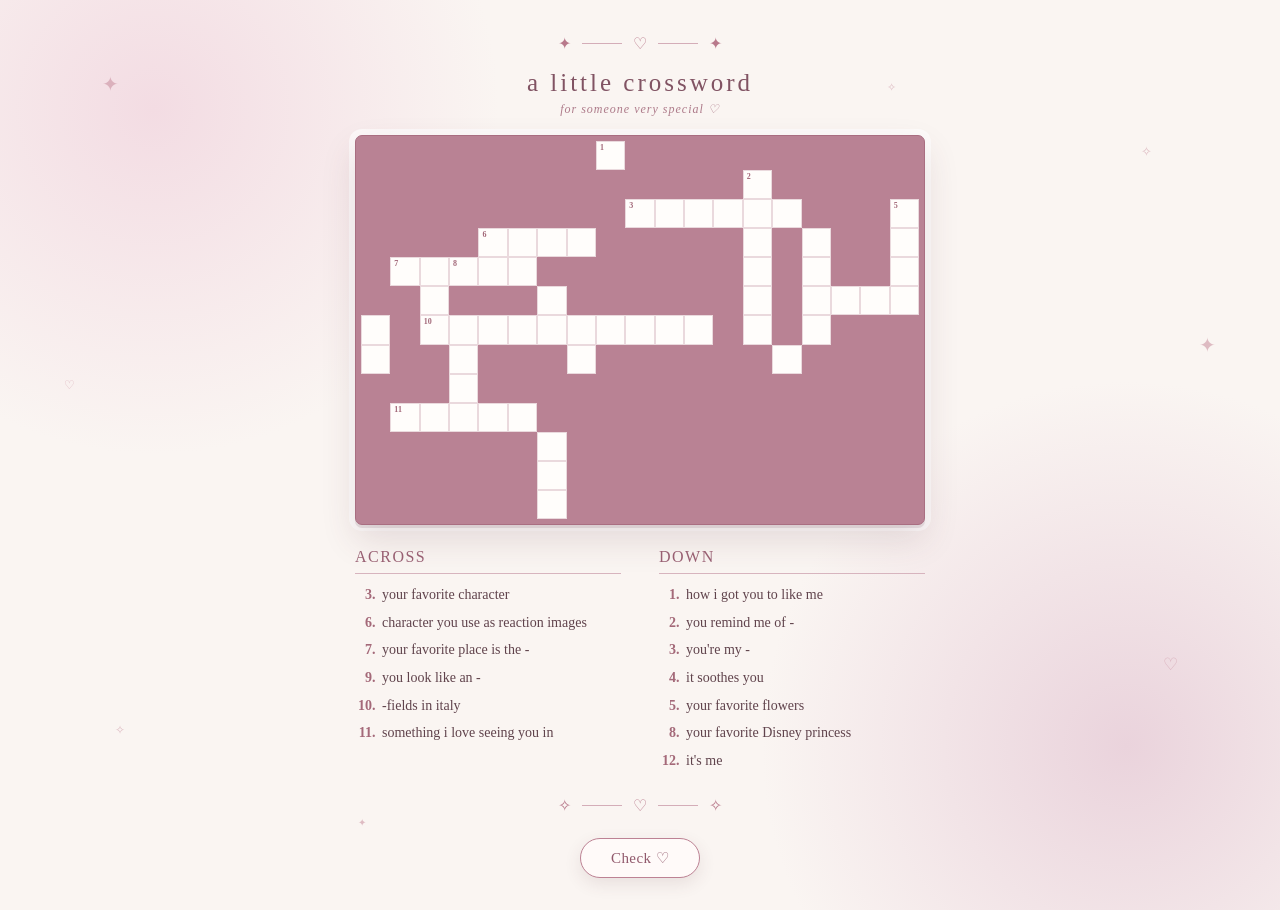
==== index.html @ d28ecf26 "Refactor crossword grid and cell styles Updated crossword grid layout and cell dimensions for respon" ====
<!DOCTYPE html>
<html lang="en">
<head>
    <meta charset="UTF-8">
    <meta name="viewport" content="width=device-width, initial-scale=1.0">

    <title>Crossword ♡</title>

    <style>
        * {
            box-sizing: border-box;
            -webkit-tap-highlight-color: transparent;
        }

        html, body {
            margin: 0;
            min-height: 100%;
        }

        body {
            min-height: 100vh;
            overflow-x: hidden;
            background:
                radial-gradient(circle at 12% 12%, #f3dce3 0, transparent 25%),
                radial-gradient(circle at 88% 82%, #ead3dc 0, transparent 27%),
                #faf5f2;
            color: #60434c;
            font-family: Georgia, "Times New Roman", serif;
        }

        main {
            min-height: 100vh;
            padding: 32px 12px;
            display: flex;
            flex-direction: column;
            align-items: center;
            justify-content: center;
        }

        .title {
            margin-bottom: 5px;
            color: #815363;
            font-size: 25px;
            font-weight: normal;
            letter-spacing: 3px;
            text-transform: lowercase;
        }

        .subtitle {
            margin: 0 0 18px;
            color: #ad7a89;
            font-size: 12px;
            font-style: italic;
            letter-spacing: 1px;
        }

        .ornament {
            display: flex;
            align-items: center;
            justify-content: center;
            gap: 11px;
            height: 22px;
            margin-bottom: 15px;
            color: #b8798b;
        }

        .ornament.bottom {
            margin: 17px 0 0;
        }

        .ornament span {
            font-size: 16px;
        }

        .ornament i {
            width: 40px;
            height: 1px;
            background: #d4adb8;
        }

        /* CROSSWORD */

        #crossword {
            display: grid;
            width: 570px;
            height: 390px;
            padding: 5px;

            background: #b98294;
            border: 1px solid #a96e81;
            border-radius: 7px;

            box-shadow:
                0 3px 0 rgba(91, 52, 65, .12),
                0 15px 35px rgba(91, 52, 65, .14),
                0 0 0 6px rgba(255,255,255,.65);

            overflow: hidden;
        }

        .cell {
            position: relative;
            width: 100%;
            height: 100%;

            background: #fffdfb;
            border: 1px solid #ead9dd;

            transition: background .15s ease;
        }

        .cell:hover {
            background: #fff8fa;
        }

        .blocked {
            width: 100%;
            height: 100%;
            background: #b98294;
        }

        .cell .number {
            position: absolute;
            top: 2px;
            left: 3px;

            color: #a26778;
            font-size: 8px;
            line-height: 1;
            font-weight: bold;

            pointer-events: none;
        }

        .cell input {
            width: 100%;
            height: 100%;

            padding: 3px 1px 0;

            border: 0;
            outline: 0;
            background: transparent;

            text-align: center;

            color: #63434d;
            caret-color: #ae7183;

            font-family: Georgia, "Times New Roman", serif;
            font-size: 17px;
            font-weight: bold;
        }

        .cell input:focus {
            background: #f9e5ea;
            box-shadow: inset 0 0 0 2px #d29aaa;
        }

        .cell.correct {
            background: #e9f1e5;
            border-color: #c8d8c1;
        }

        .cell.wrong {
            background: #f8dfe4;
            border-color: #dfaab8;
        }

        /* CLUES */

        .clues-container {
            display: flex;
            gap: 38px;

            margin-top: 23px;

            width: 100%;
            max-width: 570px;

            color: #60434c;
        }

        .clues-column {
            flex: 1;
            min-width: 0;
        }

        .clues-column h3 {
            margin: 0 0 10px;
            padding-bottom: 7px;

            border-bottom: 1px solid #d7b4be;

            color: #985f72;

            font-size: 16px;
            font-weight: normal;
            letter-spacing: 1.5px;
            text-transform: uppercase;
        }

        .clues-column ol {
            margin: 0;
            padding-left: 24px;

            font-size: 14px;
            line-height: 1.55;
        }

        .clues-column li {
            margin-bottom: 6px;
            padding-left: 3px;
        }

        .clues-column li::marker {
            color: #a46979;
            font-weight: bold;
        }

        /* BUTTON */

        #check {
            margin-top: 21px;
            padding: 10px 30px;

            border: 1px solid #bd8294;
            border-radius: 100px;

            background: #fffaf9;

            color: #91596c;

            font-family: Georgia, "Times New Roman", serif;
            font-size: 15px;
            letter-spacing: .4px;

            box-shadow: 0 6px 17px rgba(91, 52, 65, .11);

            cursor: pointer;

            transition: .2s ease;
        }

        #check:hover {
            background: #f9e9ed;
            transform: translateY(-1px);
        }

        #check:active {
            transform: scale(.96);
        }

        /* DECORATIONS */

        .decorations {
            position: fixed;
            inset: 0;
            z-index: 0;
            pointer-events: none;
        }

        .decorations span {
            position: absolute;
            color: #c78b9c;
            opacity: .55;
            animation: float 5s ease-in-out infinite;
        }

        .decorations span:nth-child(1) { top: 8%; left: 8%; font-size: 20px; }
        .decorations span:nth-child(2) { top: 16%; right: 10%; font-size: 13px; }
        .decorations span:nth-child(3) { top: 42%; left: 5%; font-size: 12px; }
        .decorations span:nth-child(4) { top: 37%; right: 5%; font-size: 20px; }
        .decorations span:nth-child(5) { bottom: 18%; left: 9%; font-size: 12px; }
        .decorations span:nth-child(6) { bottom: 25%; right: 8%; font-size: 17px; }
        .decorations span:nth-child(7) { bottom: 8%; left: 28%; font-size: 10px; }
        .decorations span:nth-child(8) { top: 9%; right: 30%; font-size: 11px; }

        .solved #crossword {
            animation: solved .8s ease;
        }

        @keyframes float {
            0%, 100% { transform: translateY(0) rotate(0); }
            50% { transform: translateY(-7px) rotate(7deg); }
        }

        @keyframes solved {
            0% { transform: scale(1); }
            45% { transform: scale(1.035); }
            100% { transform: scale(1); }
        }

        /* MOBILE */

        @media (max-width: 600px) {
            main {
                padding: 18px 5px;
            }

            .title {
                font-size: 21px;
                letter-spacing: 2px;
            }

            .ornament i {
                width: 27px;
            }

            #crossword {
                width: 95vw;
                height: 65vw;
                padding: 3px;
                border-radius: 6px;
            }

            .cell input {
                font-size: 3.2vw;
                padding: 0;
            }

            .cell .number {
                top: 1px;
                left: 2px;
                font-size: 1.7vw;
            }

            .clues-container {
                gap: 16px;
                margin-top: 18px;
                max-width: 95vw;
            }

            .clues-column h3 {
                font-size: 13px;
            }

            .clues-column ol {
                padding-left: 20px;
                font-size: 12px;
                line-height: 1.5;
            }

            .clues-column li {
                margin-bottom: 5px;
            }

            #check {
                margin-top: 17px;
                padding: 9px 26px;
                font-size: 14px;
            }
        }
    </style>
</head>

<body>

    <div class="decorations">
        <span>✦</span>
        <span>✧</span>
        <span>♡</span>
        <span>✦</span>
        <span>✧</span>
        <span>♡</span>
        <span>✦</span>
        <span>✧</span>
    </div>

    <main>

        <div class="ornament">
            <span>✦</span>
            <i></i>
            <span>♡</span>
            <i></i>
            <span>✦</span>
        </div>

        <div class="title">a little crossword</div>
        <div class="subtitle">for someone very special ♡</div>

        <div id="crossword"></div>

        <div class="clues-container">

            <div class="clues-column">
                <h3>Across</h3>

                <ol>
                    <li value="3">your favorite character</li>
                    <li value="6">character you use as reaction images</li>
                    <li value="7">your favorite place is the -</li>
                    <li value="9">you look like an -</li>
                    <li value="10">-fields in italy</li>
                    <li value="11">something i love seeing you in</li>
                </ol>
            </div>

            <div class="clues-column">
                <h3>Down</h3>

                <ol>
                    <li value="1">how i got you to like me</li>
                    <li value="2">you remind me of -</li>
                    <li value="3">you're my -</li>
                    <li value="4">it soothes you</li>
                    <li value="5">your favorite flowers</li>
                    <li value="8">your favorite Disney princess</li>
                    <li value="12">it's me</li>
                </ol>
            </div>

        </div>

        <div class="ornament bottom">
            <span>✧</span>
            <i></i>
            <span>♡</span>
            <i></i>
            <span>✧</span>
        </div>

        <button id="check">Check ♡</button>

    </main>

    <script>

        const numberMap = {
            "0,8": 1,
            "1,13": 2,
            "2,9": 3,
            "2,15": 4,
            "2,18": 5,
            "3,4": 6,
            "4,1": 7,
            "4,3": 8,
            "5,14": 9,
            "6,1": 10,
            "9,0": 11,
            "9,5": 12
        };

        const grid = [
            "........M..........",
            ".............S.....",
            ".........BAKUGO...L",
            "....MIKU.....N.C..I",
            ".BEACH.......S.E..L",
            "..U...C......E.ANGEL",
            ".STRAWBERRY.T.N...Y",
            "..O...N......S.....",
            "..R................",
            "DREAM..............",
            ".....O.............",
            ".....O.............",
            ".....N............."
        ];

        const crossword = document.getElementById("crossword");
        const inputs = [];

        crossword.style.gridTemplateColumns = `repeat(${grid[0].length}, 1fr)`;
        crossword.style.gridTemplateRows = `repeat(${grid.length}, 1fr)`;

        for (let row = 0; row < grid.length; row++) {

            for (let col = 0; col < grid[row].length; col++) {

                const cell = document.createElement("div");

                if (grid[row][col] === ".") {

                    cell.className = "blocked";

                } else {

                    cell.className = "cell";

                    const posKey = `${row},${col}`;

                    if (numberMap[posKey]) {

                        const numSpan = document.createElement("span");

                        numSpan.className = "number";
                        numSpan.innerText = numberMap[posKey];

                        cell.appendChild(numSpan);
                    }

                    const input = document.createElement("input");

                    input.type = "text";
                    input.maxLength = 1;
                    input.autocomplete = "off";
                    input.autocapitalize = "characters";

                    input.dataset.answer = grid[row][col];

                    input.addEventListener("input", () => {

                        input.value = input.value
                            .replace(/[^a-zA-Z]/g, "")
                            .toUpperCase();

                        if (input.value) {

                            const next = inputs[inputs.indexOf(input) + 1];

                            if (next) next.focus();
                        }
                    });

                    input.addEventListener("keydown", event => {

                        if (event.key === "Backspace" && !input.value) {

                            const previous = inputs[inputs.indexOf(input) - 1];

                            if (previous) previous.focus();
                        }
                    });

                    inputs.push(input);

                    cell.appendChild(input);
                }

                crossword.appendChild(cell);
            }
        }

        document.getElementById("check").addEventListener("click", () => {

            let solved = true;

            inputs.forEach(input => {

                input.parentElement.classList.remove("wrong", "correct");

                if (input.value.toUpperCase() === input.dataset.answer) {

                    input.parentElement.classList.add("correct");

                } else {

                    input.parentElement.classList.add("wrong");

                    solved = false;
                }
            });

            if (solved) {

                localStorage.setItem("crosswordComplete", "true");

                document.body.classList.add("solved");

                setTimeout(() => {
                    window.location.href = "secret.html";
                }, 900);
            }
        });

    </script>

</body>
</html>
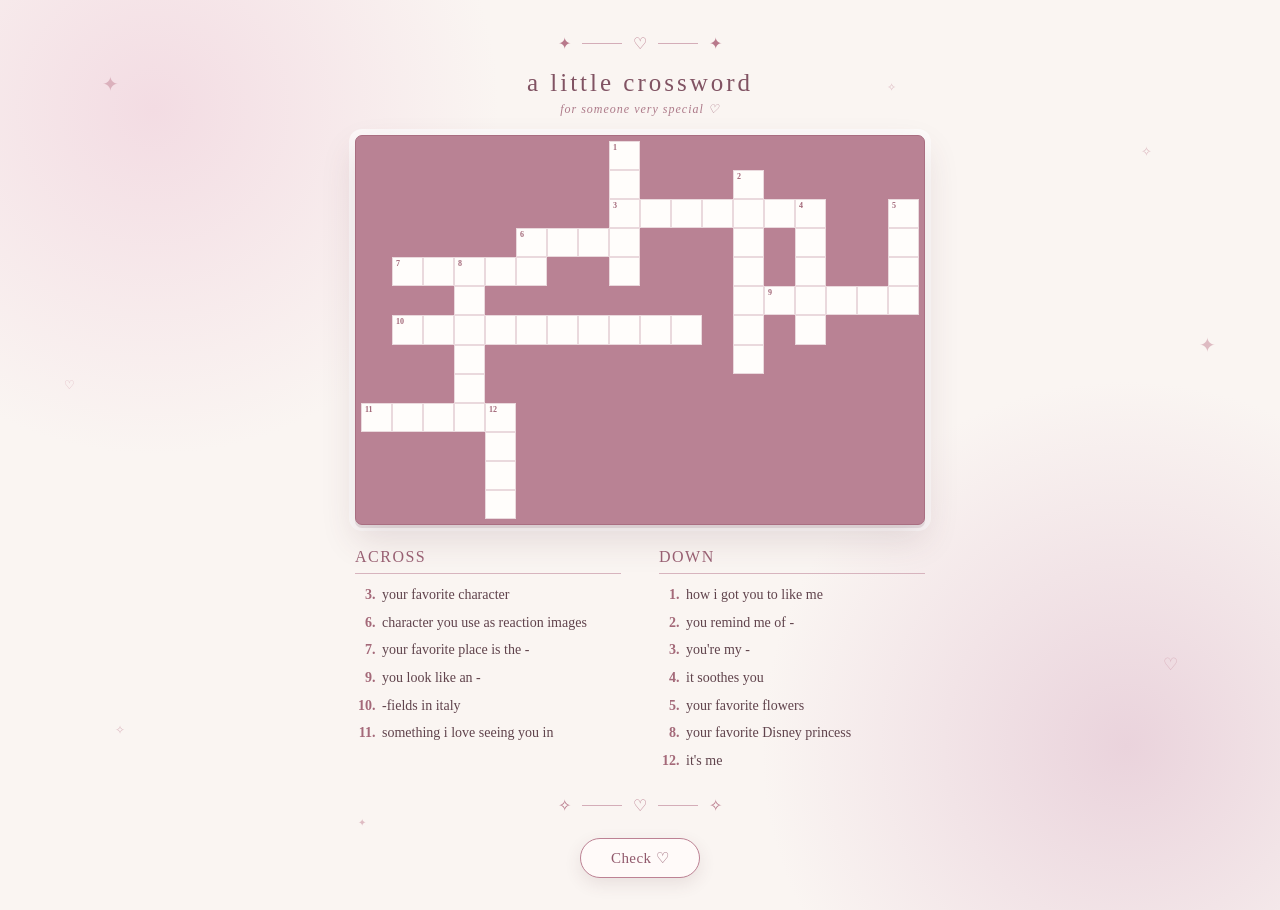
==== commit 181423fc: "Refactor crossword grid logic and cleanup code" ====
--- a/index.html
+++ b/index.html
@@ -78,7 +78,7 @@
             background: #d4adb8;
         }
 
-        /* CROSSWORD */
+        /* CROSSWORD GRID */
 
         #crossword {
             display: grid;
@@ -426,145 +426,118 @@
     </main>
 
     <script>
-
-        const numberMap = {
-            "0,8": 1,
-            "1,13": 2,
-            "2,9": 3,
-            "2,15": 4,
-            "2,18": 5,
-            "3,4": 6,
-            "4,1": 7,
-            "4,3": 8,
-            "5,14": 9,
-            "6,1": 10,
-            "9,0": 11,
-            "9,5": 12
-        };
-
-        const grid = [
-            "........M..........",
-            ".............S.....",
-            ".........BAKUGO...L",
-            "....MIKU.....N.C..I",
-            ".BEACH.......S.E..L",
-            "..U...C......E.ANGEL",
-            ".STRAWBERRY.T.N...Y",
-            "..O...N......S.....",
-            "..R................",
-            "DREAM..............",
-            ".....O.............",
-            ".....O.............",
-            ".....N............."
+        const words = [
+            { id: 1,  word: "MAGIC",      x: 8,  y: 0, dir: "down" },
+            { id: 2,  word: "SUNSETS",    x: 12, y: 1, dir: "down" },
+            { id: 3,  word: "BAKUGO",     x: 8,  y: 2, dir: "across" },
+            { id: 4,  word: "OCEAN",      x: 14, y: 2, dir: "down" },
+            { id: 5,  word: "LILY",       x: 17, y: 2, dir: "down" },
+            { id: 6,  word: "MIKU",       x: 5,  y: 3, dir: "across" },
+            { id: 7,  word: "BEACH",      x: 1,  y: 4, dir: "across" },
+            { id: 8,  word: "AURORA",     x: 3,  y: 4, dir: "down" },
+            { id: 9,  word: "ANGEL",      x: 13, y: 5, dir: "across" },
+            { id: 10, word: "STRAWBERRY", x: 1,  y: 6, dir: "across" },
+            { id: 11, word: "DREAM",      x: 0,  y: 9, dir: "across" },
+            { id: 12, word: "MOON",       x: 4,  y: 9, dir: "down" }
         ];
+
+        let maxX = 0, maxY = 0;
+        words.forEach(w => {
+            const endX = w.x + (w.dir === "across" ? w.word.length : 1);
+            const endY = w.y + (w.dir === "down" ? w.word.length : 1);
+            if (endX > maxX) maxX = endX;
+            if (endY > maxY) maxY = endY;
+        });
+
+        const gridMatrix = Array.from({ length: maxY }, () => Array(maxX).fill(null));
+        const numberMap = {};
+
+        words.forEach(w => {
+            numberMap[`${w.y},${w.x}`] = w.id;
+            for (let i = 0; i < w.word.length; i++) {
+                const r = w.dir === "down" ? w.y + i : w.y;
+                const c = w.dir === "across" ? w.x + i : w.x;
+                gridMatrix[r][c] = w.word[i];
+            }
+        });
 
         const crossword = document.getElementById("crossword");
         const inputs = [];
 
-        crossword.style.gridTemplateColumns = `repeat(${grid[0].length}, 1fr)`;
-        crossword.style.gridTemplateRows = `repeat(${grid.length}, 1fr)`;
-
-        for (let row = 0; row < grid.length; row++) {
-
-            for (let col = 0; col < grid[row].length; col++) {
-
+        crossword.style.gridTemplateColumns = `repeat(${maxX}, 1fr)`;
+        crossword.style.gridTemplateRows = `repeat(${maxY}, 1fr)`;
+
+        for (let row = 0; row < maxY; row++) {
+            for (let col = 0; col < maxX; col++) {
                 const cell = document.createElement("div");
-
-                if (grid[row][col] === ".") {
-
+                const letter = gridMatrix[row][col];
+
+                if (!letter) {
                     cell.className = "blocked";
-
                 } else {
-
                     cell.className = "cell";
-
                     const posKey = `${row},${col}`;
 
                     if (numberMap[posKey]) {
-
                         const numSpan = document.createElement("span");
-
                         numSpan.className = "number";
                         numSpan.innerText = numberMap[posKey];
-
                         cell.appendChild(numSpan);
                     }
 
                     const input = document.createElement("input");
-
                     input.type = "text";
                     input.maxLength = 1;
                     input.autocomplete = "off";
                     input.autocapitalize = "characters";
-
-                    input.dataset.answer = grid[row][col];
+                    input.dataset.answer = letter;
 
                     input.addEventListener("input", () => {
-
-                        input.value = input.value
-                            .replace(/[^a-zA-Z]/g, "")
-                            .toUpperCase();
-
+                        input.value = input.value.replace(/[^a-zA-Z]/g, "").toUpperCase();
                         if (input.value) {
-
                             const next = inputs[inputs.indexOf(input) + 1];
-
                             if (next) next.focus();
                         }
                     });
 
                     input.addEventListener("keydown", event => {
-
                         if (event.key === "Backspace" && !input.value) {
-
                             const previous = inputs[inputs.indexOf(input) - 1];
-
                             if (previous) previous.focus();
                         }
                     });
 
                     inputs.push(input);
-
                     cell.appendChild(input);
                 }
-
                 crossword.appendChild(cell);
             }
         }
 
         document.getElementById("check").addEventListener("click", () => {
-
             let solved = true;
 
             inputs.forEach(input => {
-
                 input.parentElement.classList.remove("wrong", "correct");
 
                 if (input.value.toUpperCase() === input.dataset.answer) {
-
                     input.parentElement.classList.add("correct");
-
                 } else {
-
                     input.parentElement.classList.add("wrong");
-
                     solved = false;
                 }
             });
 
             if (solved) {
-
                 localStorage.setItem("crosswordComplete", "true");
-
                 document.body.classList.add("solved");
-
                 setTimeout(() => {
                     window.location.href = "secret.html";
                 }, 900);
             }
         });
-
     </script>
 
 </body>
-</html>
+    </html>
+    
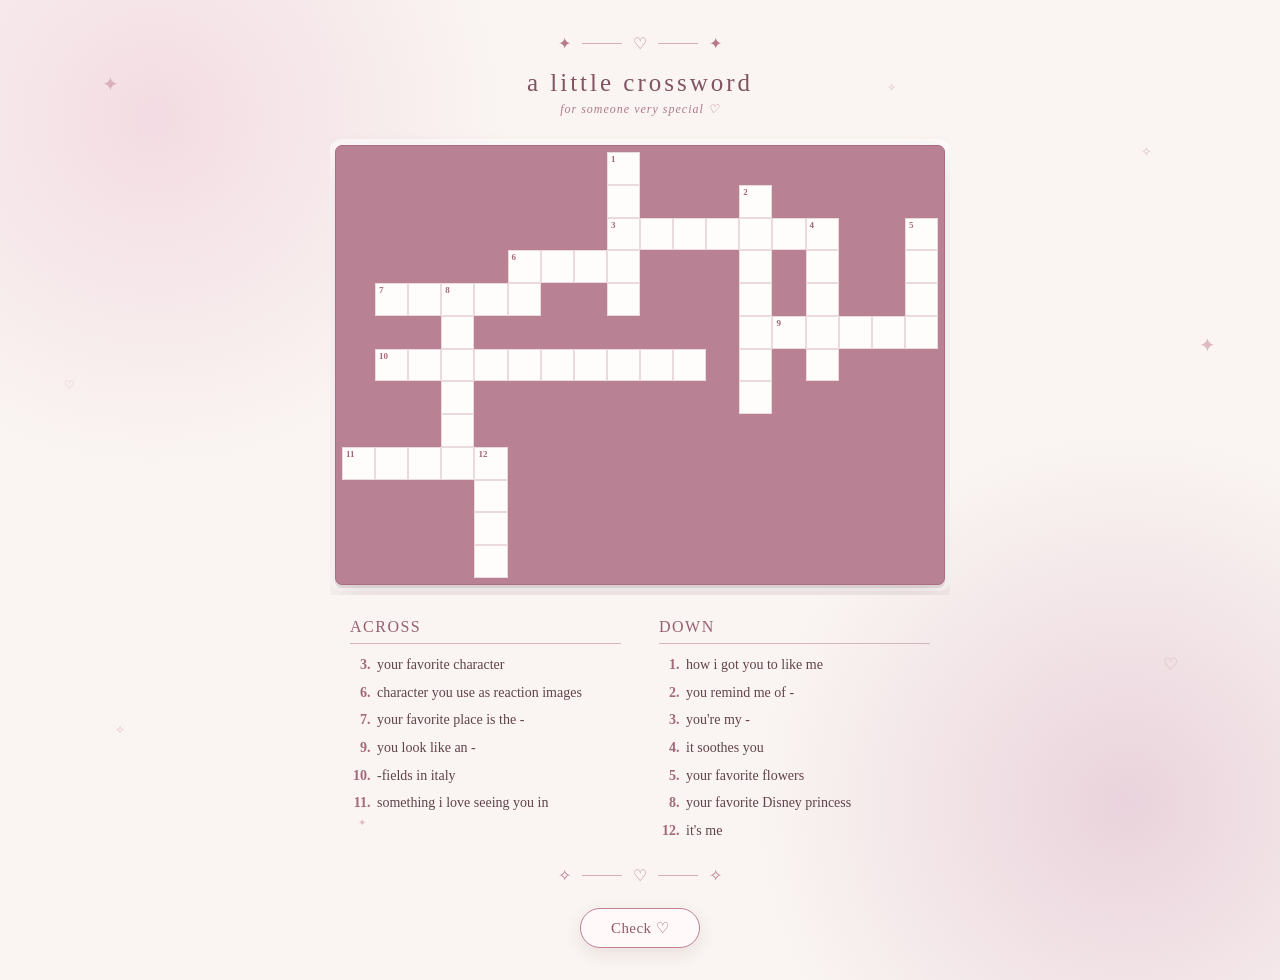
==== commit b9b021c3: "Implement scrollable crossword wrapper and style updates Added a scrollable wrapper for the crosswor" ====
--- a/index.html
+++ b/index.html
@@ -78,13 +78,35 @@
             background: #d4adb8;
         }
 
+        /* SCROLLABLE WRAPPER */
+
+        .crossword-wrapper {
+            width: 100%;
+            max-width: 620px;
+            overflow-x: auto;
+            -webkit-overflow-scrolling: touch;
+            padding: 10px 5px;
+            display: flex;
+            justify-content: center;
+        }
+
+        .crossword-wrapper::-webkit-scrollbar {
+            height: 6px;
+        }
+
+        .crossword-wrapper::-webkit-scrollbar-thumb {
+            background: #d4adb8;
+            border-radius: 10px;
+        }
+
         /* CROSSWORD GRID */
 
         #crossword {
             display: grid;
-            width: 570px;
-            height: 390px;
-            padding: 5px;
+            width: 100%;
+            min-width: 580px;
+            height: 440px;
+            padding: 6px;
 
             background: #b98294;
             border: 1px solid #a96e81;
@@ -94,8 +116,6 @@
                 0 3px 0 rgba(91, 52, 65, .12),
                 0 15px 35px rgba(91, 52, 65, .14),
                 0 0 0 6px rgba(255,255,255,.65);
-
-            overflow: hidden;
         }
 
         .cell {
@@ -106,6 +126,10 @@
             background: #fffdfb;
             border: 1px solid #ead9dd;
 
+            display: flex;
+            align-items: center;
+            justify-content: center;
+
             transition: background .15s ease;
         }
 
@@ -125,31 +149,38 @@
             left: 3px;
 
             color: #a26778;
-            font-size: 8px;
+            font-size: 9px;
             line-height: 1;
             font-weight: bold;
 
             pointer-events: none;
+            z-index: 2;
         }
 
         .cell input {
             width: 100%;
             height: 100%;
 
-            padding: 3px 1px 0;
+            margin: 0;
+            padding: 0;
 
             border: 0;
             outline: 0;
             background: transparent;
 
             text-align: center;
+            line-height: 1;
 
             color: #63434d;
             caret-color: #ae7183;
 
             font-family: Georgia, "Times New Roman", serif;
-            font-size: 17px;
+            font-size: 18px;
             font-weight: bold;
+
+            display: flex;
+            align-items: center;
+            justify-content: center;
         }
 
         .cell input:focus {
@@ -176,7 +207,7 @@
             margin-top: 23px;
 
             width: 100%;
-            max-width: 570px;
+            max-width: 580px;
 
             color: #60434c;
         }
@@ -307,22 +338,25 @@
                 width: 27px;
             }
 
+            .crossword-wrapper {
+                justify-content: flex-start;
+            }
+
             #crossword {
-                width: 95vw;
-                height: 65vw;
-                padding: 3px;
-                border-radius: 6px;
+                min-width: 500px;
+                height: 85vw;
+                max-height: 420px;
+                padding: 4px;
             }
 
             .cell input {
-                font-size: 3.2vw;
-                padding: 0;
+                font-size: 16px;
             }
 
             .cell .number {
                 top: 1px;
                 left: 2px;
-                font-size: 1.7vw;
+                font-size: 8px;
             }
 
             .clues-container {
@@ -380,7 +414,9 @@
         <div class="title">a little crossword</div>
         <div class="subtitle">for someone very special ♡</div>
 
-        <div id="crossword"></div>
+        <div class="crossword-wrapper">
+            <div id="crossword"></div>
+        </div>
 
         <div class="clues-container">
 
@@ -539,5 +575,4 @@
     </script>
 
 </body>
-    </html>
-    
+</html>
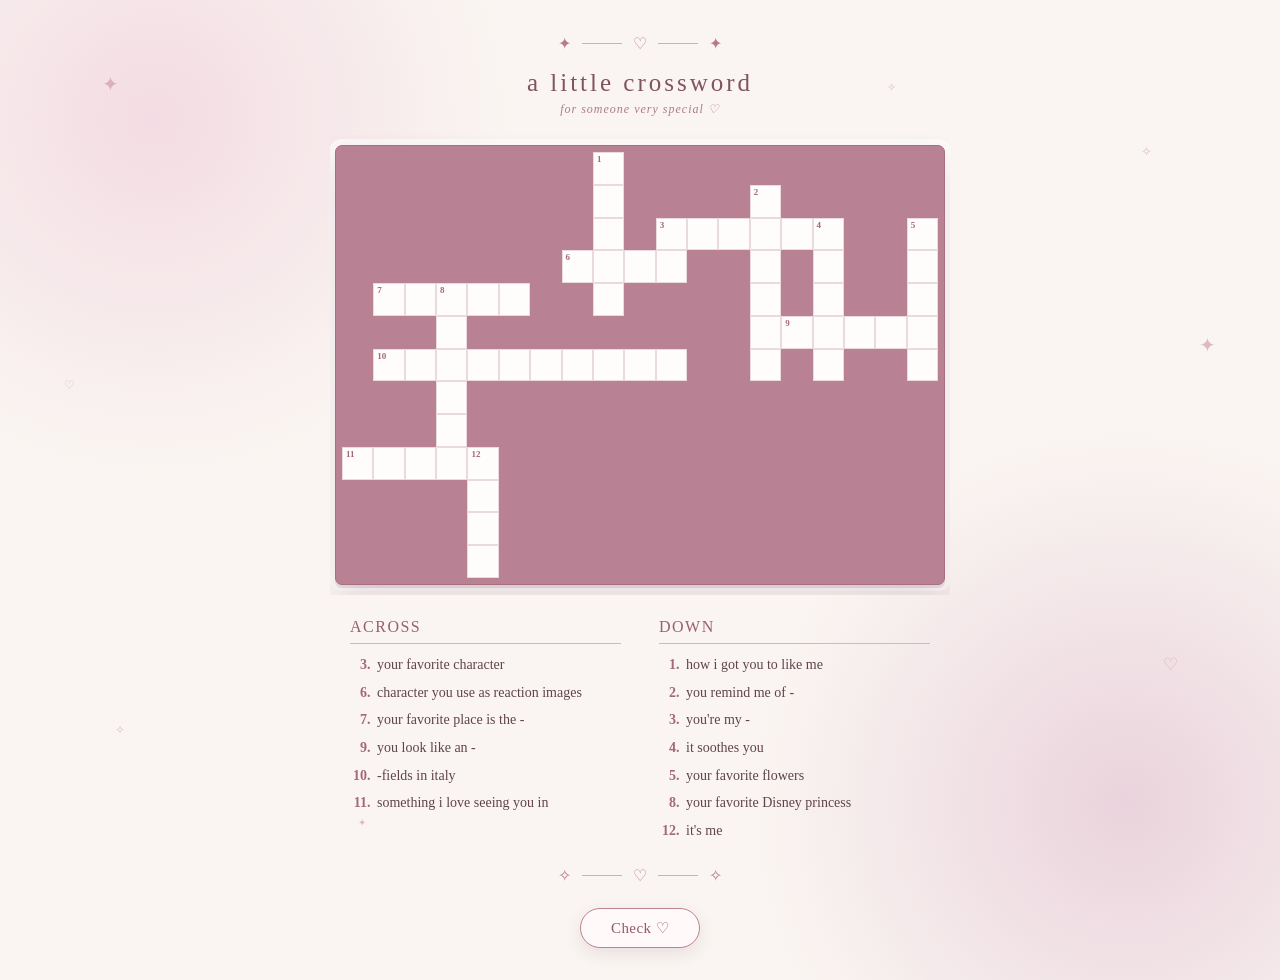
==== commit 0ac07a58: "Update crossword words and input handling" ====
--- a/index.html
+++ b/index.html
@@ -464,14 +464,14 @@
     <script>
         const words = [
             { id: 1,  word: "MAGIC",      x: 8,  y: 0, dir: "down" },
-            { id: 2,  word: "SUNSETS",    x: 12, y: 1, dir: "down" },
-            { id: 3,  word: "BAKUGO",     x: 8,  y: 2, dir: "across" },
-            { id: 4,  word: "OCEAN",      x: 14, y: 2, dir: "down" },
-            { id: 5,  word: "LILY",       x: 17, y: 2, dir: "down" },
-            { id: 6,  word: "MIKU",       x: 5,  y: 3, dir: "across" },
+            { id: 2,  word: "SUNSET",     x: 13, y: 1, dir: "down" },
+            { id: 3,  word: "BAKUGO",     x: 10, y: 2, dir: "across" },
+            { id: 4,  word: "OCEAN",      x: 15, y: 2, dir: "down" },
+            { id: 5,  word: "LILLY",      x: 18, y: 2, dir: "down" },
+            { id: 6,  word: "MIKU",       x: 7,  y: 3, dir: "across" },
             { id: 7,  word: "BEACH",      x: 1,  y: 4, dir: "across" },
             { id: 8,  word: "AURORA",     x: 3,  y: 4, dir: "down" },
-            { id: 9,  word: "ANGEL",      x: 13, y: 5, dir: "across" },
+            { id: 9,  word: "ANGEL",      x: 14, y: 5, dir: "across" },
             { id: 10, word: "STRAWBERRY", x: 1,  y: 6, dir: "across" },
             { id: 11, word: "DREAM",      x: 0,  y: 9, dir: "across" },
             { id: 12, word: "MOON",       x: 4,  y: 9, dir: "down" }
@@ -530,17 +530,6 @@
 
                     input.addEventListener("input", () => {
                         input.value = input.value.replace(/[^a-zA-Z]/g, "").toUpperCase();
-                        if (input.value) {
-                            const next = inputs[inputs.indexOf(input) + 1];
-                            if (next) next.focus();
-                        }
-                    });
-
-                    input.addEventListener("keydown", event => {
-                        if (event.key === "Backspace" && !input.value) {
-                            const previous = inputs[inputs.indexOf(input) - 1];
-                            if (previous) previous.focus();
-                        }
                     });
 
                     inputs.push(input);
@@ -575,4 +564,5 @@
     </script>
 
 </body>
-</html>
+            </html>
+                        
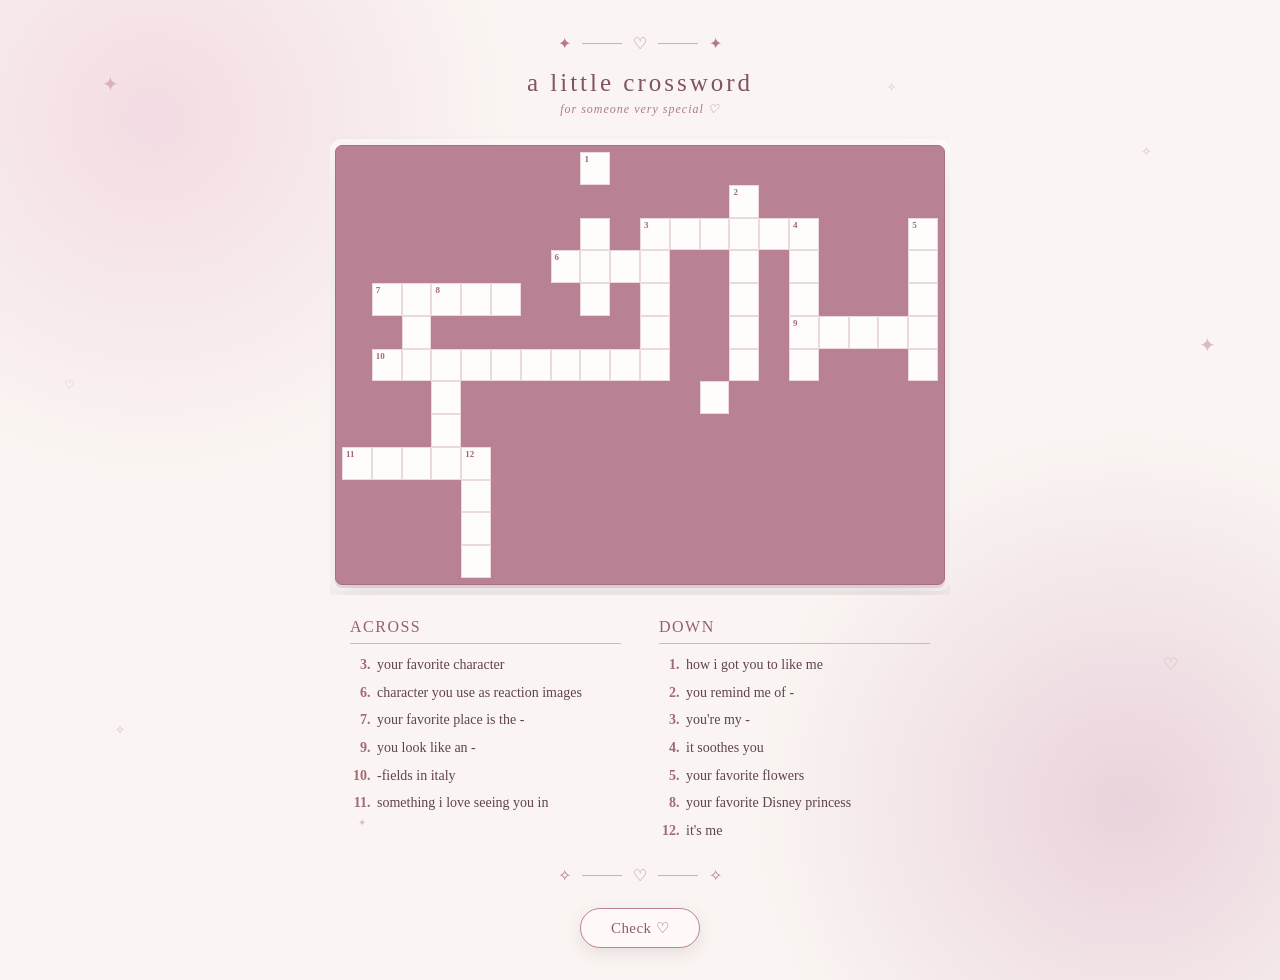
==== commit c13ded07: "Refactor crossword script for improved functionality" ====
--- a/index.html
+++ b/index.html
@@ -462,62 +462,62 @@
     </main>
 
     <script>
-        const words = [
-            { id: 1,  word: "MAGIC",      x: 8,  y: 0, dir: "down" },
-            { id: 2,  word: "SUNSET",     x: 13, y: 1, dir: "down" },
-            { id: 3,  word: "BAKUGO",     x: 10, y: 2, dir: "across" },
-            { id: 4,  word: "OCEAN",      x: 15, y: 2, dir: "down" },
-            { id: 5,  word: "LILLY",      x: 18, y: 2, dir: "down" },
-            { id: 6,  word: "MIKU",       x: 7,  y: 3, dir: "across" },
-            { id: 7,  word: "BEACH",      x: 1,  y: 4, dir: "across" },
-            { id: 8,  word: "AURORA",     x: 3,  y: 4, dir: "down" },
-            { id: 9,  word: "ANGEL",      x: 14, y: 5, dir: "across" },
-            { id: 10, word: "STRAWBERRY", x: 1,  y: 6, dir: "across" },
-            { id: 11, word: "DREAM",      x: 0,  y: 9, dir: "across" },
-            { id: 12, word: "MOON",       x: 4,  y: 9, dir: "down" }
+        const rawGrid = [
+            "........M...........",
+            ".............S......",
+            "........G.BAKUGO...L",
+            ".......MIKU..N.C...I",
+            ".BEACH..C.N..S.E...L",
+            "..U.......N..E.ANGEL",
+            ".STRAWBERRY..T.N...Y",
+            "...O........S.......",
+            "...R................",
+            "DREAM...............",
+            "....O...............",
+            "....O...............",
+            "....N..............."
         ];
 
-        let maxX = 0, maxY = 0;
-        words.forEach(w => {
-            const endX = w.x + (w.dir === "across" ? w.word.length : 1);
-            const endY = w.y + (w.dir === "down" ? w.word.length : 1);
-            if (endX > maxX) maxX = endX;
-            if (endY > maxY) maxY = endY;
-        });
-
-        const gridMatrix = Array.from({ length: maxY }, () => Array(maxX).fill(null));
-        const numberMap = {};
-
-        words.forEach(w => {
-            numberMap[`${w.y},${w.x}`] = w.id;
-            for (let i = 0; i < w.word.length; i++) {
-                const r = w.dir === "down" ? w.y + i : w.y;
-                const c = w.dir === "across" ? w.x + i : w.x;
-                gridMatrix[r][c] = w.word[i];
-            }
-        });
+        // Specific start number map matching your clue numbers
+        const startNumbers = {
+            "0,8": 1,   // MAGIC (M)
+            "1,13": 2,  // SUNSET (S)
+            "2,10": 3,  // BAKUGO (B)
+            "2,15": 4,  // OCEAN (O)
+            "2,19": 5,  // LILLY (L)
+            "3,7": 6,   // MIKU (M)
+            "4,1": 7,   // BEACH (B)
+            "4,3": 8,   // AURORA (A)
+            "5,15": 9,  // ANGEL (A)
+            "6,1": 10,  // STRAWBERRY (S)
+            "9,0": 11,  // DREAM (D)
+            "9,4": 12   // MOON (M)
+        };
 
         const crossword = document.getElementById("crossword");
         const inputs = [];
 
-        crossword.style.gridTemplateColumns = `repeat(${maxX}, 1fr)`;
-        crossword.style.gridTemplateRows = `repeat(${maxY}, 1fr)`;
-
-        for (let row = 0; row < maxY; row++) {
-            for (let col = 0; col < maxX; col++) {
+        const rows = rawGrid.length;
+        const cols = rawGrid[0].length;
+
+        crossword.style.gridTemplateColumns = `repeat(${cols}, 1fr)`;
+        crossword.style.gridTemplateRows = `repeat(${rows}, 1fr)`;
+
+        for (let r = 0; r < rows; r++) {
+            for (let c = 0; c < cols; c++) {
+                const char = rawGrid[r][c].toUpperCase();
                 const cell = document.createElement("div");
-                const letter = gridMatrix[row][col];
-
-                if (!letter) {
+
+                if (char === ".") {
                     cell.className = "blocked";
                 } else {
                     cell.className = "cell";
-                    const posKey = `${row},${col}`;
-
-                    if (numberMap[posKey]) {
+                    const posKey = `${r},${c}`;
+
+                    if (startNumbers[posKey]) {
                         const numSpan = document.createElement("span");
                         numSpan.className = "number";
-                        numSpan.innerText = numberMap[posKey];
+                        numSpan.innerText = startNumbers[posKey];
                         cell.appendChild(numSpan);
                     }
 
@@ -526,7 +526,7 @@
                     input.maxLength = 1;
                     input.autocomplete = "off";
                     input.autocapitalize = "characters";
-                    input.dataset.answer = letter;
+                    input.dataset.answer = char;
 
                     input.addEventListener("input", () => {
                         input.value = input.value.replace(/[^a-zA-Z]/g, "").toUpperCase();
@@ -564,5 +564,4 @@
     </script>
 
 </body>
-            </html>
-                        
+</html>
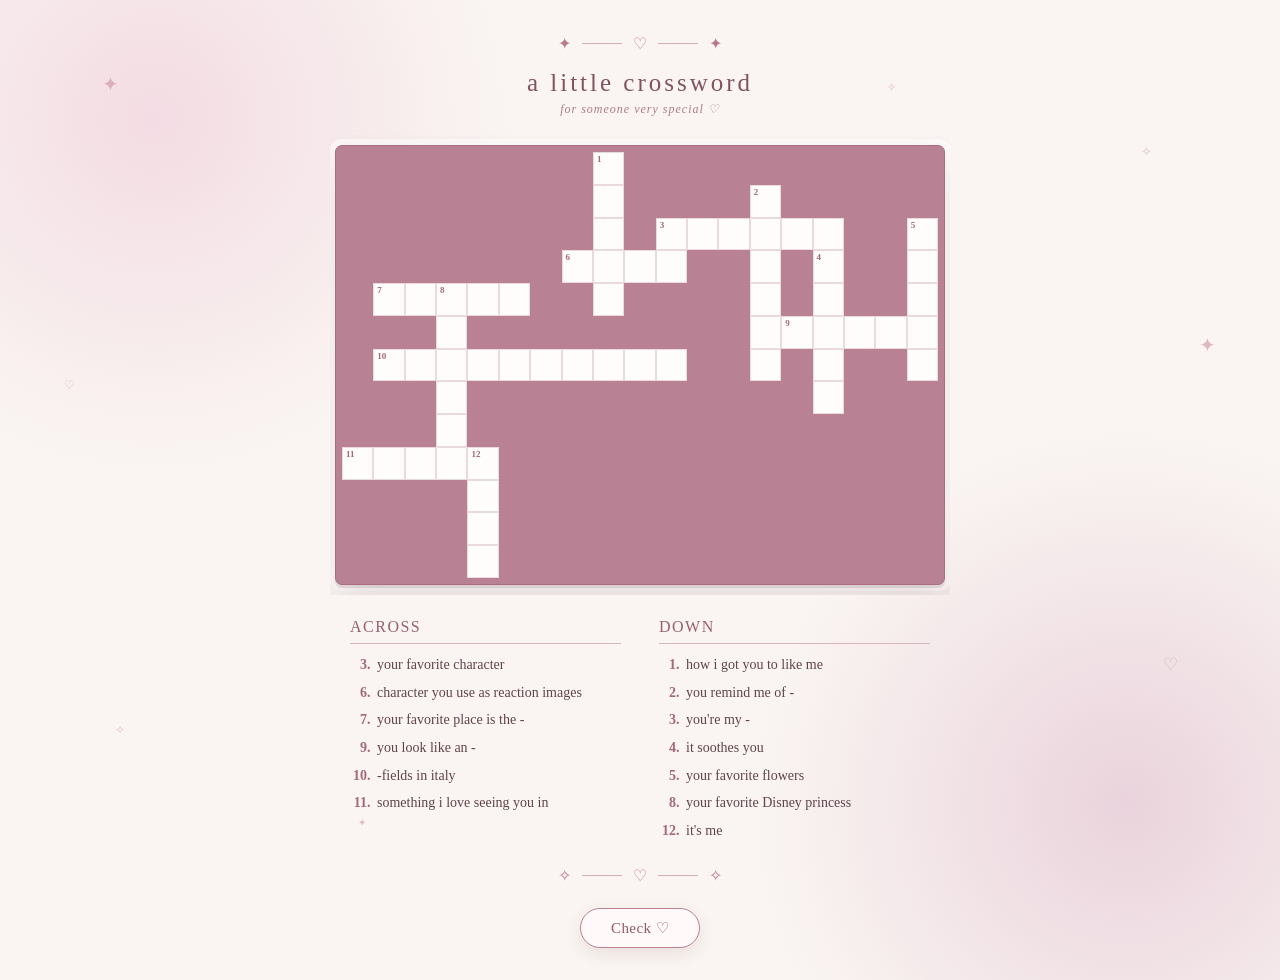
==== commit 9d1788d6: "Update index.html" ====
--- a/index.html
+++ b/index.html
@@ -3,9 +3,7 @@
 <head>
     <meta charset="UTF-8">
     <meta name="viewport" content="width=device-width, initial-scale=1.0">
-
     <title>Crossword ♡</title>
-
     <style>
         * {
             box-sizing: border-box;
@@ -387,7 +385,6 @@
         }
     </style>
 </head>
-
 <body>
 
     <div class="decorations">
@@ -402,7 +399,6 @@
     </div>
 
     <main>
-
         <div class="ornament">
             <span>✦</span>
             <i></i>
@@ -419,10 +415,8 @@
         </div>
 
         <div class="clues-container">
-
             <div class="clues-column">
                 <h3>Across</h3>
-
                 <ol>
                     <li value="3">your favorite character</li>
                     <li value="6">character you use as reaction images</li>
@@ -435,7 +429,6 @@
 
             <div class="clues-column">
                 <h3>Down</h3>
-
                 <ol>
                     <li value="1">how i got you to like me</li>
                     <li value="2">you remind me of -</li>
@@ -446,7 +439,6 @@
                     <li value="12">it's me</li>
                 </ol>
             </div>
-
         </div>
 
         <div class="ornament bottom">
@@ -458,66 +450,65 @@
         </div>
 
         <button id="check">Check ♡</button>
-
     </main>
 
     <script>
-        const rawGrid = [
-            "........M...........",
-            ".............S......",
-            "........G.BAKUGO...L",
-            ".......MIKU..N.C...I",
-            ".BEACH..C.N..S.E...L",
-            "..U.......N..E.ANGEL",
-            ".STRAWBERRY..T.N...Y",
-            "...O........S.......",
-            "...R................",
-            "DREAM...............",
-            "....O...............",
-            "....O...............",
-            "....N..............."
+        const words = [
+            { id: 1,  word: "MAGIC",      x: 8,  y: 0, dir: "down" },
+            { id: 2,  word: "SUNSET",     x: 13, y: 1, dir: "down" },
+            { id: 3,  word: "BAKUGO",     x: 10, y: 2, dir: "across" },
+            { id: 4,  word: "OCEAN",      x: 15, y: 3, dir: "down" },
+            { id: 5,  word: "LILLY",      x: 18, y: 2, dir: "down" },
+            { id: 6,  word: "MIKU",       x: 7,  y: 3, dir: "across" },
+            { id: 7,  word: "BEACH",      x: 1,  y: 4, dir: "across" },
+            { id: 8,  word: "AURORA",     x: 3,  y: 4, dir: "down" },
+            { id: 9,  word: "ANGEL",      x: 14, y: 5, dir: "across" },
+            { id: 10, word: "STRAWBERRY", x: 1,  y: 6, dir: "across" },
+            { id: 11, word: "DREAM",      x: 0,  y: 9, dir: "across" },
+            { id: 12, word: "MOON",       x: 4,  y: 9, dir: "down" }
         ];
 
-        // Specific start number map matching your clue numbers
-        const startNumbers = {
-            "0,8": 1,   // MAGIC (M)
-            "1,13": 2,  // SUNSET (S)
-            "2,10": 3,  // BAKUGO (B)
-            "2,15": 4,  // OCEAN (O)
-            "2,19": 5,  // LILLY (L)
-            "3,7": 6,   // MIKU (M)
-            "4,1": 7,   // BEACH (B)
-            "4,3": 8,   // AURORA (A)
-            "5,15": 9,  // ANGEL (A)
-            "6,1": 10,  // STRAWBERRY (S)
-            "9,0": 11,  // DREAM (D)
-            "9,4": 12   // MOON (M)
-        };
+        let maxX = 0, maxY = 0;
+        words.forEach(w => {
+            const endX = w.x + (w.dir === "across" ? w.word.length : 1);
+            const endY = w.y + (w.dir === "down" ? w.word.length : 1);
+            if (endX > maxX) maxX = endX;
+            if (endY > maxY) maxY = endY;
+        });
+
+        const gridMatrix = Array.from({ length: maxY }, () => Array(maxX).fill(null));
+        const numberMap = {};
+
+        words.forEach(w => {
+            numberMap[`${w.y},${w.x}`] = w.id;
+            for (let i = 0; i < w.word.length; i++) {
+                const r = w.dir === "down" ? w.y + i : w.y;
+                const c = w.dir === "across" ? w.x + i : w.x;
+                gridMatrix[r][c] = w.word[i];
+            }
+        });
 
         const crossword = document.getElementById("crossword");
         const inputs = [];
 
-        const rows = rawGrid.length;
-        const cols = rawGrid[0].length;
-
-        crossword.style.gridTemplateColumns = `repeat(${cols}, 1fr)`;
-        crossword.style.gridTemplateRows = `repeat(${rows}, 1fr)`;
-
-        for (let r = 0; r < rows; r++) {
-            for (let c = 0; c < cols; c++) {
-                const char = rawGrid[r][c].toUpperCase();
+        crossword.style.gridTemplateColumns = `repeat(${maxX}, 1fr)`;
+        crossword.style.gridTemplateRows = `repeat(${maxY}, 1fr)`;
+
+        for (let r = 0; r < maxY; r++) {
+            for (let c = 0; c < maxX; c++) {
                 const cell = document.createElement("div");
-
-                if (char === ".") {
+                const letter = gridMatrix[r][c];
+
+                if (!letter) {
                     cell.className = "blocked";
                 } else {
                     cell.className = "cell";
                     const posKey = `${r},${c}`;
 
-                    if (startNumbers[posKey]) {
+                    if (numberMap[posKey]) {
                         const numSpan = document.createElement("span");
                         numSpan.className = "number";
-                        numSpan.innerText = startNumbers[posKey];
+                        numSpan.innerText = numberMap[posKey];
                         cell.appendChild(numSpan);
                     }
 
@@ -526,7 +517,7 @@
                     input.maxLength = 1;
                     input.autocomplete = "off";
                     input.autocapitalize = "characters";
-                    input.dataset.answer = char;
+                    input.dataset.answer = letter;
 
                     input.addEventListener("input", () => {
                         input.value = input.value.replace(/[^a-zA-Z]/g, "").toUpperCase();
@@ -562,6 +553,5 @@
             }
         });
     </script>
-
 </body>
 </html>
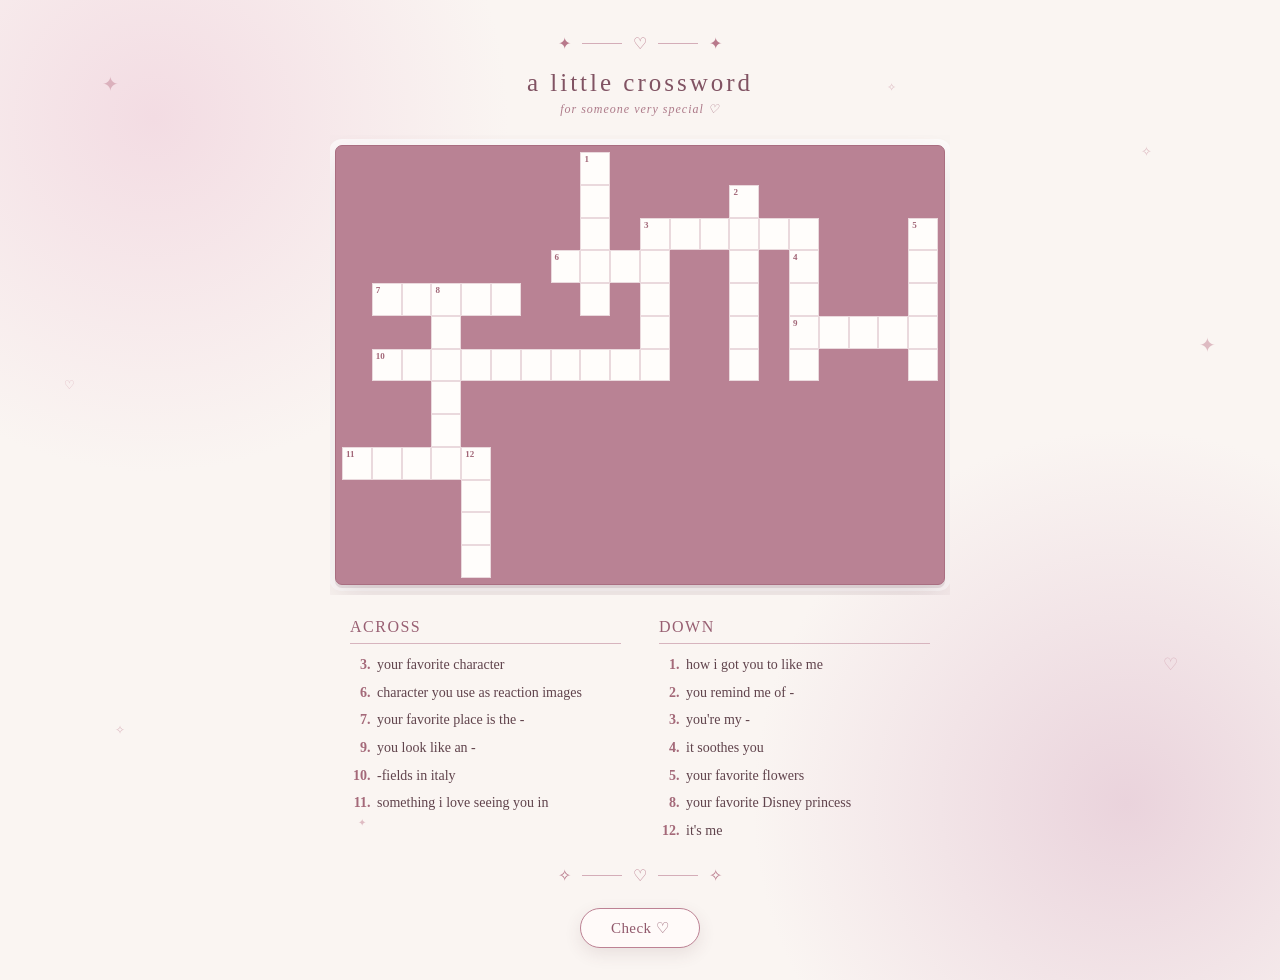
==== commit 7b34d0b5: "Refactor crossword script for clarity and structure" ====
--- a/index.html
+++ b/index.html
@@ -452,106 +452,106 @@
         <button id="check">Check ♡</button>
     </main>
 
-    <script>
-        const words = [
-            { id: 1,  word: "MAGIC",      x: 8,  y: 0, dir: "down" },
-            { id: 2,  word: "SUNSET",     x: 13, y: 1, dir: "down" },
-            { id: 3,  word: "BAKUGO",     x: 10, y: 2, dir: "across" },
-            { id: 4,  word: "OCEAN",      x: 15, y: 3, dir: "down" },
-            { id: 5,  word: "LILLY",      x: 18, y: 2, dir: "down" },
-            { id: 6,  word: "MIKU",       x: 7,  y: 3, dir: "across" },
-            { id: 7,  word: "BEACH",      x: 1,  y: 4, dir: "across" },
-            { id: 8,  word: "AURORA",     x: 3,  y: 4, dir: "down" },
-            { id: 9,  word: "ANGEL",      x: 14, y: 5, dir: "across" },
-            { id: 10, word: "STRAWBERRY", x: 1,  y: 6, dir: "across" },
-            { id: 11, word: "DREAM",      x: 0,  y: 9, dir: "across" },
-            { id: 12, word: "MOON",       x: 4,  y: 9, dir: "down" }
-        ];
-
-        let maxX = 0, maxY = 0;
-        words.forEach(w => {
-            const endX = w.x + (w.dir === "across" ? w.word.length : 1);
-            const endY = w.y + (w.dir === "down" ? w.word.length : 1);
-            if (endX > maxX) maxX = endX;
-            if (endY > maxY) maxY = endY;
+<script>
+    const rawGrid = [
+        "........M...........",
+        "........A....S......",
+        "........G.BAKUGO...L",
+        ".......MIKU..N.C...I",
+        ".BEACH..C.N..S.E...L",
+        "...U......N..E.ANGEL",
+        ".STRAWBERRY..T.N...Y",
+        "...O................",
+        "...R................",
+        "DREAM...............",
+        "....O...............",
+        "....O...............",
+        "....N..............."
+    ];
+
+    const startNumbers = {
+        "0,8": 1,   // MAGIC
+        "1,13": 2,  // SUNSET
+        "2,10": 3,  // BAKUGO
+        "3,15": 4,  // OCEAN
+        "2,19": 5,  // LILLY
+        "3,7": 6,   // MIKU
+        "4,1": 7,   // BEACH
+        "4,3": 8,   // AURORA
+        "5,15": 9,  // ANGEL
+        "6,1": 10,  // STRAWBERRY
+        "9,0": 11,  // DREAM
+        "9,4": 12   // MOON
+    };
+
+    const crossword = document.getElementById("crossword");
+    const inputs = [];
+
+    const rows = rawGrid.length;
+    const cols = rawGrid[0].length;
+
+    crossword.style.gridTemplateColumns = `repeat(${cols}, 1fr)`;
+    crossword.style.gridTemplateRows = `repeat(${rows}, 1fr)`;
+
+    for (let r = 0; r < rows; r++) {
+        for (let c = 0; c < cols; c++) {
+            const char = rawGrid[r][c].toUpperCase();
+            const cell = document.createElement("div");
+
+            if (char === ".") {
+                cell.className = "blocked";
+            } else {
+                cell.className = "cell";
+                const posKey = `${r},${c}`;
+
+                if (startNumbers[posKey]) {
+                    const numSpan = document.createElement("span");
+                    numSpan.className = "number";
+                    numSpan.innerText = startNumbers[posKey];
+                    cell.appendChild(numSpan);
+                }
+
+                const input = document.createElement("input");
+                input.type = "text";
+                input.maxLength = 1;
+                input.autocomplete = "off";
+                input.autocapitalize = "characters";
+                input.dataset.answer = char;
+
+                input.addEventListener("input", () => {
+                    input.value = input.value.replace(/[^a-zA-Z]/g, "").toUpperCase();
+                });
+
+                inputs.push(input);
+                cell.appendChild(input);
+            }
+            crossword.appendChild(cell);
+        }
+    }
+
+    document.getElementById("check").addEventListener("click", () => {
+        let solved = true;
+
+        inputs.forEach(input => {
+            input.parentElement.classList.remove("wrong", "correct");
+
+            if (input.value.toUpperCase() === input.dataset.answer) {
+                input.parentElement.classList.add("correct");
+            } else {
+                input.parentElement.classList.add("wrong");
+                solved = false;
+            }
         });
 
-        const gridMatrix = Array.from({ length: maxY }, () => Array(maxX).fill(null));
-        const numberMap = {};
-
-        words.forEach(w => {
-            numberMap[`${w.y},${w.x}`] = w.id;
-            for (let i = 0; i < w.word.length; i++) {
-                const r = w.dir === "down" ? w.y + i : w.y;
-                const c = w.dir === "across" ? w.x + i : w.x;
-                gridMatrix[r][c] = w.word[i];
-            }
-        });
-
-        const crossword = document.getElementById("crossword");
-        const inputs = [];
-
-        crossword.style.gridTemplateColumns = `repeat(${maxX}, 1fr)`;
-        crossword.style.gridTemplateRows = `repeat(${maxY}, 1fr)`;
-
-        for (let r = 0; r < maxY; r++) {
-            for (let c = 0; c < maxX; c++) {
-                const cell = document.createElement("div");
-                const letter = gridMatrix[r][c];
-
-                if (!letter) {
-                    cell.className = "blocked";
-                } else {
-                    cell.className = "cell";
-                    const posKey = `${r},${c}`;
-
-                    if (numberMap[posKey]) {
-                        const numSpan = document.createElement("span");
-                        numSpan.className = "number";
-                        numSpan.innerText = numberMap[posKey];
-                        cell.appendChild(numSpan);
-                    }
-
-                    const input = document.createElement("input");
-                    input.type = "text";
-                    input.maxLength = 1;
-                    input.autocomplete = "off";
-                    input.autocapitalize = "characters";
-                    input.dataset.answer = letter;
-
-                    input.addEventListener("input", () => {
-                        input.value = input.value.replace(/[^a-zA-Z]/g, "").toUpperCase();
-                    });
-
-                    inputs.push(input);
-                    cell.appendChild(input);
-                }
-                crossword.appendChild(cell);
-            }
-        }
-
-        document.getElementById("check").addEventListener("click", () => {
-            let solved = true;
-
-            inputs.forEach(input => {
-                input.parentElement.classList.remove("wrong", "correct");
-
-                if (input.value.toUpperCase() === input.dataset.answer) {
-                    input.parentElement.classList.add("correct");
-                } else {
-                    input.parentElement.classList.add("wrong");
-                    solved = false;
-                }
-            });
-
-            if (solved) {
-                localStorage.setItem("crosswordComplete", "true");
-                document.body.classList.add("solved");
-                setTimeout(() => {
-                    window.location.href = "secret.html";
-                }, 900);
-            }
-        });
-    </script>
+        if (solved) {
+            localStorage.setItem("crosswordComplete", "true");
+            document.body.classList.add("solved");
+            setTimeout(() => {
+                window.location.href = "secret.html";
+            }, 900);
+        }
+    });
+</script>
+
 </body>
 </html>
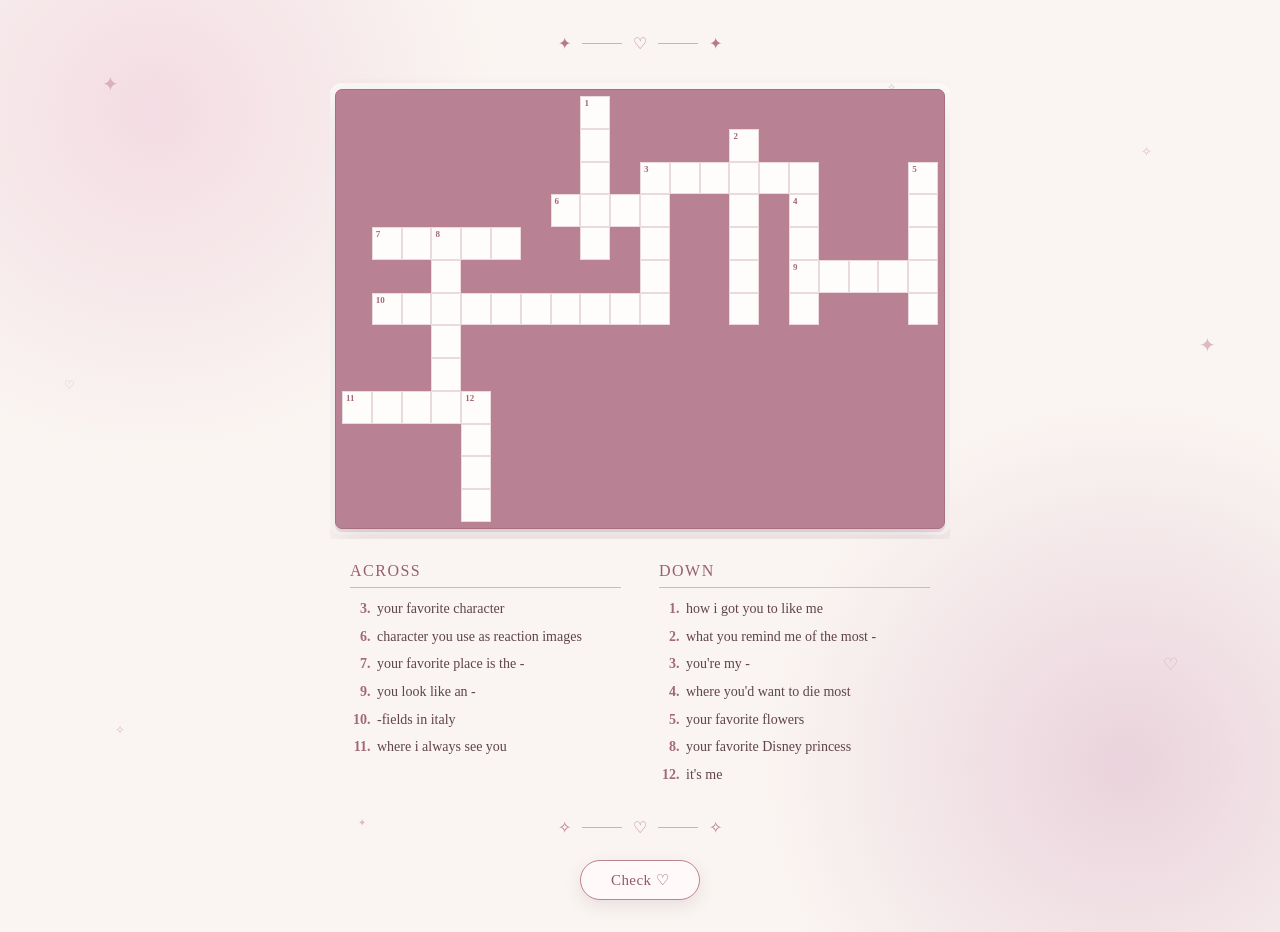
==== commit 5727d7ca: "Refactor crossword layout and remove titles Removed title and subtitle from HTML, updated crossword " ====
--- a/index.html
+++ b/index.html
@@ -35,35 +35,18 @@
             justify-content: center;
         }
 
-        .title {
-            margin-bottom: 5px;
-            color: #815363;
-            font-size: 25px;
-            font-weight: normal;
-            letter-spacing: 3px;
-            text-transform: lowercase;
-        }
-
-        .subtitle {
-            margin: 0 0 18px;
-            color: #ad7a89;
-            font-size: 12px;
-            font-style: italic;
-            letter-spacing: 1px;
-        }
-
         .ornament {
             display: flex;
             align-items: center;
             justify-content: center;
             gap: 11px;
             height: 22px;
-            margin-bottom: 15px;
+            margin-bottom: 25px;
             color: #b8798b;
         }
 
         .ornament.bottom {
-            margin: 17px 0 0;
+            margin: 25px 0 0;
         }
 
         .ornament span {
@@ -325,11 +308,6 @@
         @media (max-width: 600px) {
             main {
                 padding: 18px 5px;
-            }
-
-            .title {
-                font-size: 21px;
-                letter-spacing: 2px;
             }
 
             .ornament i {
@@ -407,9 +385,6 @@
             <span>✦</span>
         </div>
 
-        <div class="title">a little crossword</div>
-        <div class="subtitle">for someone very special ♡</div>
-
         <div class="crossword-wrapper">
             <div id="crossword"></div>
         </div>
@@ -423,7 +398,7 @@
                     <li value="7">your favorite place is the -</li>
                     <li value="9">you look like an -</li>
                     <li value="10">-fields in italy</li>
-                    <li value="11">something i love seeing you in</li>
+                    <li value="11">where i always see you</li>
                 </ol>
             </div>
 
@@ -431,9 +406,9 @@
                 <h3>Down</h3>
                 <ol>
                     <li value="1">how i got you to like me</li>
-                    <li value="2">you remind me of -</li>
+                    <li value="2">what you remind me of the most -</li>
                     <li value="3">you're my -</li>
-                    <li value="4">it soothes you</li>
+                    <li value="4">where you'd want to die most</li>
                     <li value="5">your favorite flowers</li>
                     <li value="8">your favorite Disney princess</li>
                     <li value="12">it's me</li>
@@ -452,106 +427,105 @@
         <button id="check">Check ♡</button>
     </main>
 
-<script>
-    const rawGrid = [
-        "........M...........",
-        "........A....S......",
-        "........G.BAKUGO...L",
-        ".......MIKU..N.C...I",
-        ".BEACH..C.N..S.E...L",
-        "...U......N..E.ANGEL",
-        ".STRAWBERRY..T.N...Y",
-        "...O................",
-        "...R................",
-        "DREAM...............",
-        "....O...............",
-        "....O...............",
-        "....N..............."
-    ];
-
-    const startNumbers = {
-        "0,8": 1,   // MAGIC
-        "1,13": 2,  // SUNSET
-        "2,10": 3,  // BAKUGO
-        "3,15": 4,  // OCEAN
-        "2,19": 5,  // LILLY
-        "3,7": 6,   // MIKU
-        "4,1": 7,   // BEACH
-        "4,3": 8,   // AURORA
-        "5,15": 9,  // ANGEL
-        "6,1": 10,  // STRAWBERRY
-        "9,0": 11,  // DREAM
-        "9,4": 12   // MOON
-    };
-
-    const crossword = document.getElementById("crossword");
-    const inputs = [];
-
-    const rows = rawGrid.length;
-    const cols = rawGrid[0].length;
-
-    crossword.style.gridTemplateColumns = `repeat(${cols}, 1fr)`;
-    crossword.style.gridTemplateRows = `repeat(${rows}, 1fr)`;
-
-    for (let r = 0; r < rows; r++) {
-        for (let c = 0; c < cols; c++) {
-            const char = rawGrid[r][c].toUpperCase();
-            const cell = document.createElement("div");
-
-            if (char === ".") {
-                cell.className = "blocked";
-            } else {
-                cell.className = "cell";
-                const posKey = `${r},${c}`;
-
-                if (startNumbers[posKey]) {
-                    const numSpan = document.createElement("span");
-                    numSpan.className = "number";
-                    numSpan.innerText = startNumbers[posKey];
-                    cell.appendChild(numSpan);
+    <script>
+        const rawGrid = [
+            "........M...........",
+            "........A....S......",
+            "........G.BAKUGO...L",
+            ".......MIKU..N.C...I",
+            ".BEACH..C.N..S.E...L",
+            "...U......N..E.ANGEL",
+            ".STRAWBERRY..T.N...Y",
+            "...O................",
+            "...R................",
+            "DREAM...............",
+            "....O...............",
+            "....O...............",
+            "....N..............."
+        ];
+
+        const startNumbers = {
+            "0,8": 1,   // MAGIC
+            "1,13": 2,  // SUNSET
+            "2,10": 3,  // BAKUGO
+            "3,15": 4,  // OCEAN
+            "2,19": 5,  // LILLY
+            "3,7": 6,   // MIKU
+            "4,1": 7,   // BEACH
+            "4,3": 8,   // AURORA
+            "5,15": 9,  // ANGEL
+            "6,1": 10,  // STRAWBERRY
+            "9,0": 11,  // DREAM
+            "9,4": 12   // MOON
+        };
+
+        const crossword = document.getElementById("crossword");
+        const inputs = [];
+
+        const rows = rawGrid.length;
+        const cols = rawGrid[0].length;
+
+        crossword.style.gridTemplateColumns = `repeat(${cols}, 1fr)`;
+        crossword.style.gridTemplateRows = `repeat(${rows}, 1fr)`;
+
+        for (let r = 0; r < rows; r++) {
+            for (let c = 0; c < cols; c++) {
+                const char = rawGrid[r][c].toUpperCase();
+                const cell = document.createElement("div");
+
+                if (char === ".") {
+                    cell.className = "blocked";
+                } else {
+                    cell.className = "cell";
+                    const posKey = `${r},${c}`;
+
+                    if (startNumbers[posKey]) {
+                        const numSpan = document.createElement("span");
+                        numSpan.className = "number";
+                        numSpan.innerText = startNumbers[posKey];
+                        cell.appendChild(numSpan);
+                    }
+
+                    const input = document.createElement("input");
+                    input.type = "text";
+                    input.maxLength = 1;
+                    input.autocomplete = "off";
+                    input.autocapitalize = "characters";
+                    input.dataset.answer = char;
+
+                    input.addEventListener("input", () => {
+                        input.value = input.value.replace(/[^a-zA-Z]/g, "").toUpperCase();
+                    });
+
+                    inputs.push(input);
+                    cell.appendChild(input);
                 }
-
-                const input = document.createElement("input");
-                input.type = "text";
-                input.maxLength = 1;
-                input.autocomplete = "off";
-                input.autocapitalize = "characters";
-                input.dataset.answer = char;
-
-                input.addEventListener("input", () => {
-                    input.value = input.value.replace(/[^a-zA-Z]/g, "").toUpperCase();
-                });
-
-                inputs.push(input);
-                cell.appendChild(input);
-            }
-            crossword.appendChild(cell);
-        }
-    }
-
-    document.getElementById("check").addEventListener("click", () => {
-        let solved = true;
-
-        inputs.forEach(input => {
-            input.parentElement.classList.remove("wrong", "correct");
-
-            if (input.value.toUpperCase() === input.dataset.answer) {
-                input.parentElement.classList.add("correct");
-            } else {
-                input.parentElement.classList.add("wrong");
-                solved = false;
+                crossword.appendChild(cell);
+            }
+        }
+
+        document.getElementById("check").addEventListener("click", () => {
+            let solved = true;
+
+            inputs.forEach(input => {
+                input.parentElement.classList.remove("wrong", "correct");
+
+                if (input.value.toUpperCase() === input.dataset.answer) {
+                    input.parentElement.classList.add("correct");
+                } else {
+                    input.parentElement.classList.add("wrong");
+                    solved = false;
+                }
+            });
+
+            if (solved) {
+                localStorage.setItem("crosswordComplete", "true");
+                document.body.classList.add("solved");
+                setTimeout(() => {
+                    window.location.href = "secret.html";
+                }, 900);
             }
         });
-
-        if (solved) {
-            localStorage.setItem("crosswordComplete", "true");
-            document.body.classList.add("solved");
-            setTimeout(() => {
-                window.location.href = "secret.html";
-            }, 900);
-        }
-    });
-</script>
-
+    </script>
 </body>
 </html>
